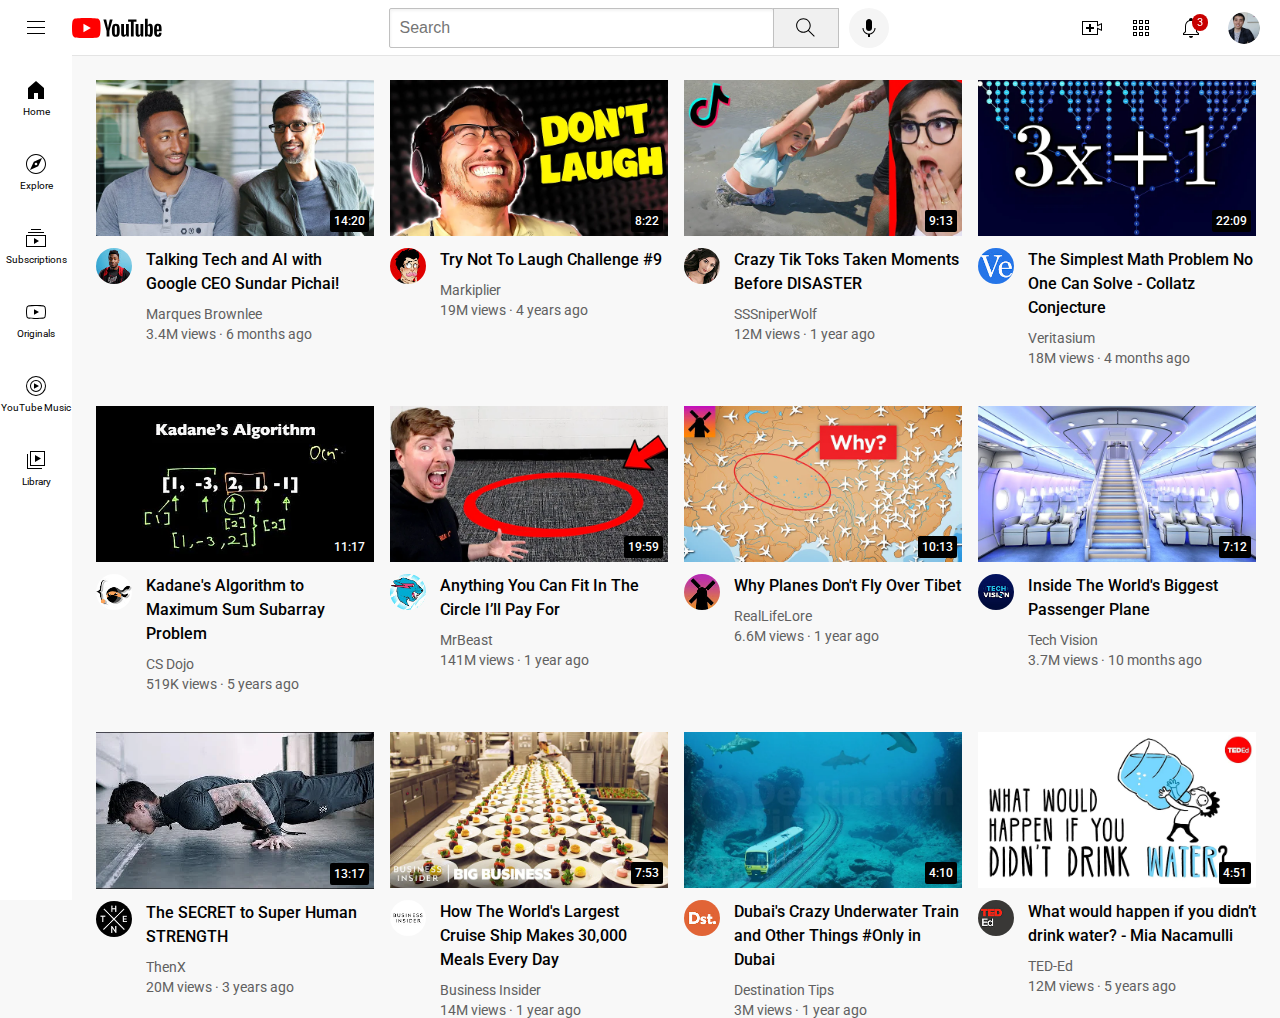
==== index.html @ fa64348d "Rename youtube.html to index.html" ====
<!DOCTYPE html>
<html>
  <head>
    <title>YouTube.com Clone</title>

    <link rel="preconnect" href="https://fonts.googleapis.com">
    <link rel="preconnect" href="https://fonts.gstatic.com" crossorigin>
    <link href="https://fonts.googleapis.com/css2?family=Roboto:wght@400;500;700&display=swap" rel="stylesheet">

    <link rel="stylesheet" href="styles/general.css">
    <link rel="stylesheet" href="styles/header.css">
    <link rel="stylesheet" href="styles/video.css">
    <link rel="stylesheet" href="styles/sidebar.css">
  </head>
  <body>
    <header class="header">
      <div class="left-section">
        <img class="hamburger-menu" src="icons/hamburger-menu.svg">
        <img class="youtube-logo" src="icons/youtube-logo.svg">
      </div>
      <div class="middle-section">
        <input class="search-bar" type="text" placeholder="Search">
        <button class="search-button">
          <img class="search-icon" src="icons/search.svg">
          <div class="tooltip">Search</div>
        </button>
        <!-- Put position absolute inside position relative -->
        <button class="voice-search-button">
          <img class="voice-search-icon" src="icons/voice-search-icon.svg">
          <div class="tooltip">Search with your voice</div>
        </button>
      </div>
      <div class="right-section">
        <div class="upload-icon-container">
          <img class="upload-icon" src="icons/upload.svg">
          <div class="tooltip">Create</div>
        </div>
        <div class="youtube-apps-icon-container">
          <img class="youtube-apps-icon" src="icons/youtube-apps.svg">
          <div class="tooltip">YouTube Apps</div>
        </div>
        <div class="notifications-icon-container">
          <img class="notifications-icon" src="icons/notifications.svg">
          <div class="notifications-count">3</div>
          <div class="tooltip">Notifications</div>
        </div>
        <img class="current-user-picture" src="channel-pictures/my-channel.jpeg">
      </div>
    </header>

    <nav class="sidebar">
      <div class="sidebar-link">
        <img src="icons/home.svg">
        <div>Home</div>
      </div>
      <div class="sidebar-link">
        <img src="icons/explore.svg">
        <div>Explore</div>
      </div>
      <div class="sidebar-link">
        <img src="icons/subscriptions.svg">
        <div>Subscriptions</div>
      </div>
      <div class="sidebar-link">
        <img src="icons/originals.svg">
        <div>Originals</div>
      </div>
      <div class="sidebar-link">
        <img src="icons/youtube-music.svg">
        <div>YouTube Music</div>
      </div>
      <div class="sidebar-link">
        <img src="icons/library.svg">
        <div>Library</div>
      </div>
    </nav>

    <main>
      <section class="video-grid">
        <div class="video-preview">
          <div class="thumbnail-row">
            <img class="thumbnail" src="thumbnails/thumbnail-1.webp">
            <div class="video-time">14:20</div>
          </div>
          <div class="video-info-grid">
            <div class="channel-picture">
              <img class="profile-picture" src="channel-pictures/channel-1.jpeg">
            </div>
            <div class="video-info">
              <p class="video-title">
                Talking Tech and AI with Google CEO Sundar Pichai!
              </p>
              <p class="video-author">
                Marques Brownlee
              </p>
              <p class="video-stats">
                3.4M views &#183; 6 months ago
              </p>
            </div>
          </div>
        </div>

        <div class="video-preview">
          <div class="thumbnail-row">
            <img class="thumbnail" src="thumbnails/thumbnail-2.webp">
            <div class="video-time">8:22</div>
          </div>
          <div class="video-info-grid">
            <div class="channel-picture">
              <img class="profile-picture" src="channel-pictures/channel-2.jpeg">
            </div>
            <div class="video-info">
              <p class="video-title">
                Try Not To Laugh Challenge #9
              </p>
              <p class="video-author">
                Markiplier
              </p>
              <p class="video-stats">
                19M views &#183; 4 years ago
              </p>
            </div>
          </div>
        </div>

        <div class="video-preview">
          <div class="thumbnail-row">
            <img class="thumbnail" src="thumbnails/thumbnail-3.webp">
            <div class="video-time">9:13</div>
          </div>
          <div class="video-info-grid">
            <div class="channel-picture">
              <img class="profile-picture" src="channel-pictures/channel-3.jpeg">
            </div>
            <div class="video-info">
              <p class="video-title">
                Crazy Tik Toks Taken Moments Before DISASTER
              </p>
              <p class="video-author">
                SSSniperWolf
              </p>
              <p class="video-stats">
                12M views &#183; 1 year ago
              </p>
            </div>
          </div>
        </div>

        <div class="video-preview">
          <div class="thumbnail-row">
            <img class="thumbnail" src="thumbnails/thumbnail-4.webp">
            <div class="video-time">22:09</div>
          </div>
          <div class="video-info-grid">
            <div class="channel-picture">
              <img class="profile-picture" src="channel-pictures/channel-4.jpeg">
            </div>
            <div class="video-info">
              <p class="video-title">
                The Simplest Math Problem No One Can Solve - Collatz Conjecture
              </p>
              <p class="video-author">
                Veritasium
              </p>
              <p class="video-stats">
                18M views &#183; 4 months ago
              </p>
            </div>
          </div>
        </div>

        <div class="video-preview">
          <div class="thumbnail-row">
            <img class="thumbnail" src="thumbnails/thumbnail-5.webp">
            <div class="video-time">11:17</div>
          </div>
          <div class="video-info-grid">
            <div class="channel-picture">
              <img class="profile-picture" src="channel-pictures/channel-5.jpeg">
            </div>
            <div class="video-info">
              <p class="video-title">
                Kadane's Algorithm to Maximum Sum Subarray Problem
              </p>
              <p class="video-author">
                CS Dojo
              </p>
              <p class="video-stats">
                519K views &#183; 5 years ago
              </p>
            </div>
          </div>
        </div>

        <div class="video-preview">
          <div class="thumbnail-row">
            <img class="thumbnail" src="thumbnails/thumbnail-6.webp">
            <div class="video-time">19:59</div>
          </div>
          <div class="video-info-grid">
            <div class="channel-picture">
              <img class="profile-picture" src="channel-pictures/channel-6.jpeg">
            </div>
            <div class="video-info">
              <p class="video-title">
                Anything You Can Fit In The Circle I’ll Pay For
              </p>
              <p class="video-author">
                MrBeast
              </p>
              <p class="video-stats">
                141M views &#183; 1 year ago
              </p>
            </div>
          </div>
        </div>

        <div class="video-preview">
          <div class="thumbnail-row">
            <img class="thumbnail" src="thumbnails/thumbnail-7.webp">
            <div class="video-time">10:13</div>
          </div>
          <div class="video-info-grid">
            <div class="channel-picture">
              <img class="profile-picture" src="channel-pictures/channel-7.jpeg">
            </div>
            <div class="video-info">
              <p class="video-title">
                Why Planes Don't Fly Over Tibet
              </p>
              <p class="video-author">
                RealLifeLore
              </p>
              <p class="video-stats">
                6.6M views &#183; 1 year ago
              </p>
            </div>
          </div>
        </div>

        <div class="video-preview">
          <div class="thumbnail-row">
            <img class="thumbnail" src="thumbnails/thumbnail-8.webp">
            <div class="video-time">7:12</div>
          </div>
          <div class="video-info-grid">
            <div class="channel-picture">
              <img class="profile-picture" src="channel-pictures/channel-8.jpeg">
            </div>
            <div class="video-info">
              <p class="video-title">
                Inside The World's Biggest Passenger Plane
              </p>
              <p class="video-author">
                Tech Vision
              </p>
              <p class="video-stats">
                3.7M views &#183; 10 months ago
              </p>
            </div>
          </div>
        </div>

        <div class="video-preview">
          <div class="thumbnail-row">
            <img class="thumbnail" src="thumbnails/thumbnail-9.webp">
            <div class="video-time">13:17</div>
          </div>
          <div class="video-info-grid">
            <div class="channel-picture">
              <img class="profile-picture" src="channel-pictures/channel-9.jpeg">
            </div>
            <div class="video-info">
              <p class="video-title">
                The SECRET to Super Human STRENGTH
              </p>
              <p class="video-author">
                ThenX
              </p>
              <p class="video-stats">
                20M views &#183; 3 years ago
              </p>
            </div>
          </div>
        </div>

        <div class="video-preview">
          <div class="thumbnail-row">
            <img class="thumbnail" src="thumbnails/thumbnail-10.webp">
            <div class="video-time">7:53</div>
          </div>
          <div class="video-info-grid">
            <div class="channel-picture">
              <img class="profile-picture" src="channel-pictures/channel-10.jpeg">
            </div>
            <div class="video-info">
              <p class="video-title">
                How The World's Largest Cruise Ship Makes 30,000 Meals Every Day
              </p>
              <p class="video-author">
                Business Insider
              </p>
              <p class="video-stats">
                14M views &#183; 1 year ago
              </p>
            </div>
          </div>
        </div>

        <div class="video-preview">
          <div class="thumbnail-row">
            <img class="thumbnail" src="thumbnails/thumbnail-11.webp">
            <div class="video-time">4:10</div>
          </div>
          <div class="video-info-grid">
            <div class="channel-picture">
              <img class="profile-picture" src="channel-pictures/channel-11.jpeg">
            </div>
            <div class="video-info">
              <p class="video-title">
                Dubai's Crazy Underwater Train and Other Things #Only in Dubai
              </p>
              <p class="video-author">
                Destination Tips
              </p>
              <p class="video-stats">
                3M views &#183; 1 year ago
              </p>
            </div>
          </div>
        </div>

        <div class="video-preview">
          <div class="thumbnail-row">
            <img class="thumbnail" src="thumbnails/thumbnail-12.webp">
            <div class="video-time">4:51</div>
          </div>
          <div class="video-info-grid">
            <div class="channel-picture">
              <img class="profile-picture" src="channel-pictures/channel-12.jpeg">
            </div>
            <div class="video-info">
              <p class="video-title">
                What would happen if you didn’t drink water? - Mia Nacamulli
              </p>
              <p class="video-author">
                TED-Ed
              </p>
              <p class="video-stats">
                12M views &#183; 5 years ago
              </p>
            </div>
          </div>
        </div>
      </section>
    </main>
  </body>
</html>
---- styles/general.css ----
p {
  margin-top: 0;
  margin-bottom: 0;
}

body {
  /* This style below will be inherited */
  font-family: Roboto, Arial;
  margin: 0;
  padding-top: 80px;
  padding-left: 96px;
  padding-right: 24px;
  background-color: rgb(248, 248, 248);
}
---- styles/header.css ----
.header {
  height: 55px;

  display: flex;
  flex-direction: row;
  justify-content: space-between;

  position: fixed;
  top: 0;
  left: 0;
  right: 0;
  z-index: 100;

  background-color: white;
  border-bottom-width: 1px;
  border-bottom-style: solid;
  border-bottom-color: rgb(228, 228, 228);
}

.left-section {
  display: flex;
  align-items: center;
}

.hamburger-menu {
  height: 24px;
  margin-left: 24px;
  margin-right: 24px;
}

.youtube-logo {
  height: 20px;
}

.middle-section {
  flex: 1;
  margin-left: 70px;
  margin-right: 35px;
  max-width: 500px;
  display: flex;
  align-items: center;
}

.search-bar {
  flex: 1;
  height: 36px;
  padding-left: 10px;
  font-size: 16px;
  border: 1px solid rgb(192, 192, 192);
  border-radius: 2px;
  box-shadow: inset 1px 2px 3px rgba(0, 0, 0, 0.05);
  width: 0;
}

.search-bar::placeholder {
  font-size: 16px;
}

.search-button {
  height: 40px;
  width: 66px;
  background-color: rgb(240, 240, 240);
  border-width: 1px;
  border-style: solid;
  border-color: rgb(192, 192, 192);
  margin-left: -1px;
  margin-right: 10px;
}

.search-button,
.voice-search-button,
.upload-icon-container {
  display: flex;
  justify-content: center;
  align-items: center;
  position: relative;
}

.search-button .tooltip,
.voice-search-button .tooltip,
.upload-icon-container .tooltip {
  position: absolute;
  background-color: gray;
  color: white;
  padding-top: 4px;
  padding-bottom: 4px;
  padding-left: 8px;
  padding-right: 8px;
  border-radius: 2px;
  font-size: 12px;
  bottom: -30px;
  opacity: 0;
  transition: opacity 0.15s;
  pointer-events: none;
  white-space: nowrap;
}

.search-button:hover .tooltip,
.voice-search-button:hover .tooltip,
.upload-icon-container:hover .tooltip {
  opacity: 1;
}

.search-icon {
  height: 25px;
}

.voice-search-button {
  height: 40px;
  width: 40px;
  border-radius: 20px;
  border: none;
  background-color: rgb(245, 245, 245);
}

.voice-search-icon {
  height: 24px;
}

.right-section {
  width: 180px;
  margin-right: 20px;
  display: flex;
  align-items: center;
  justify-content: space-between;
  flex-shrink: 0;
}

.upload-icon {
  height: 24px;
}

.youtube-apps-icon {
  height: 24px;
}

.notifications-icon {
  height: 24px;
}

.notifications-icon-container {
  position: relative;
}

.notifications-count {
  position: absolute;
  top: -2px;
  right: -5px;
  background-color: rgb(200, 0, 0);
  color: white;
  font-size: 11px;
  padding-left: 5px;
  padding-right: 5px;
  padding-top: 2px;
  padding-bottom: 2px;
  border-radius: 10px;
}

.current-user-picture {
  height: 32px;
  border-radius: 16px;
}

.search-button,
.voice-search-button,
.upload-icon-container,
.youtube-apps-icon-container,
.notifications-icon-container {
  display: flex;
  justify-content: center;
  align-items: center;
  position: relative;
  cursor: pointer;
}

.search-button .tooltip,
.voice-search-button .tooltip,
.upload-icon-container .tooltip,
.youtube-apps-icon-container .tooltip,
.notifications-icon-container .tooltip {
  font-family: Roboto, Arial;
  position: absolute;
  background-color: gray;
  color: white;
  padding-top: 4px;
  padding-bottom: 4px;
  padding-left: 8px;
  padding-right: 8px;
  border-radius: 2px;
  font-size: 12px;
  bottom: -30px;
  opacity: 0;
  transition: opacity 0.15s;
  pointer-events: none;
  white-space: nowrap;
}

.search-button:hover .tooltip,
.voice-search-button:hover .tooltip,
.upload-icon-container:hover .tooltip,
.youtube-apps-icon-container:hover .tooltip,
.notifications-icon-container:hover .tooltip {
  opacity: 1;
}
---- styles/video.css ----
.thumbnail {
  width: 100%;
}

.video-title {
  margin-top: 0;
  font-size: 14px;
  font-weight: 500;
  line-height: 20px;
  margin-bottom: 10px;
}

.video-info-grid {
  display: grid;
  grid-template-columns: 50px 1fr;
}

.profile-picture {
  width: 36px;
  border-radius: 50px;
}

.thumbnail-row {
  margin-bottom: 8px;
  position: relative;
}

.video-author,
.video-stats {
  font-size: 12px;
  color: rgb(96, 96, 96);
}

.video-author {
  margin-bottom: 4px;
}

@media (min-width: 1000px) {
  .video-title {
    font-size: 16px;
    line-height: 24px;
  }
}

@media (min-width: 1000px) {
  .video-author,
  .video-stats {
    font-size: 14px;
  }
}

.video-grid {
  display: grid;
  grid-template-columns: 1fr 1fr 1fr;
  column-gap: 16px;
  row-gap: 40px;
}

@media (max-width: 750px) {
  .video-grid {
    grid-template-columns: 1fr 1fr;
  }
}

@media (min-width: 751px) and (max-width: 999px) {
  .video-grid {
    grid-template-columns: 1fr 1fr 1fr;
  }
}

@media (min-width: 1000px) {
  .video-grid {
    grid-template-columns: 1fr 1fr 1fr 1fr;
  }
}

.video-time {
  font-size: 12px;
  font-weight: 500;
  padding: 4px;
  border-radius: 2px;
  background-color: black;
  color: white;
  position: absolute;
  bottom: 8px;
  right: 5px;
}
---- styles/sidebar.css ----
.sidebar {
  position: fixed;
  left: 0;
  bottom: 0;
  top: 55px;
  background-color: white;
  width: 72px;
  z-index: 200;
  padding-top: 5px;
}

.sidebar-link {
  height: 74px;
  display: flex;
  justify-content: center;
  align-items: center;
  flex-direction: column;
  cursor: pointer;
}

.sidebar-link:hover {
  background-color: rgb(235, 235, 235);
}

.sidebar-link img {
  height: 24px;
  margin-bottom: 4px;
}

.sidebar-link div {
  font-size: 10px;
}
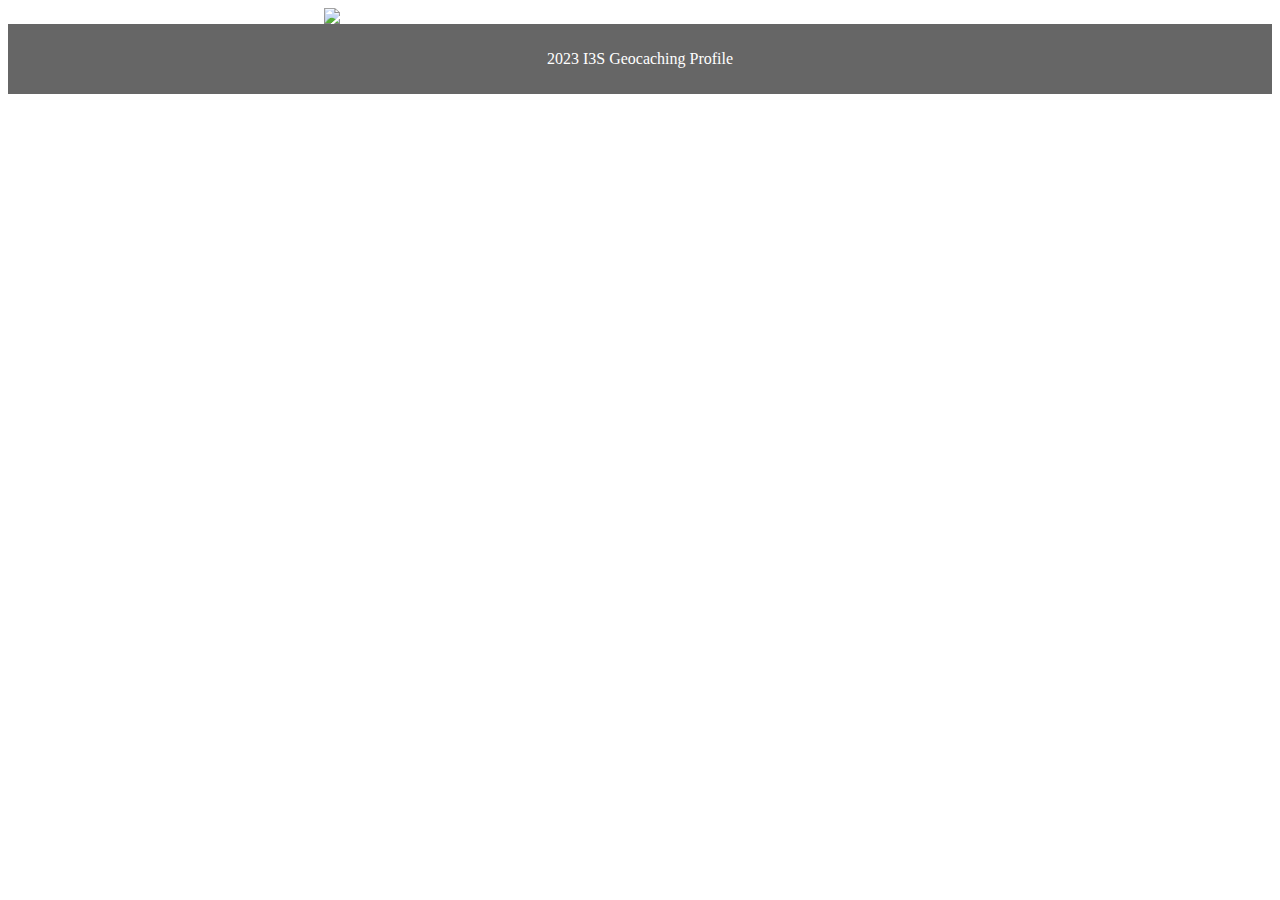
==== commit 979fad6a: "Add files via upload" ====
--- a/index.html
+++ b/index.html
@@ -1,358 +1,13 @@
-<!DOCTYPE html>
-<html>
-  <head>
-    <title>YouTube.com Clone</title>
-
-    <link rel="preconnect" href="https://fonts.googleapis.com">
-    <link rel="preconnect" href="https://fonts.gstatic.com" crossorigin>
-    <link href="https://fonts.googleapis.com/css2?family=Roboto:wght@400;500;700&display=swap" rel="stylesheet">
-
-    <link rel="stylesheet" href="styles/general.css">
-    <link rel="stylesheet" href="styles/header.css">
-    <link rel="stylesheet" href="styles/video.css">
-    <link rel="stylesheet" href="styles/sidebar.css">
-  </head>
-  <body>
-    <header class="header">
-      <div class="left-section">
-        <img class="hamburger-menu" src="icons/hamburger-menu.svg">
-        <img class="youtube-logo" src="icons/youtube-logo.svg">
-      </div>
-      <div class="middle-section">
-        <input class="search-bar" type="text" placeholder="Search">
-        <button class="search-button">
-          <img class="search-icon" src="icons/search.svg">
-          <div class="tooltip">Search</div>
-        </button>
-        <!-- Put position absolute inside position relative -->
-        <button class="voice-search-button">
-          <img class="voice-search-icon" src="icons/voice-search-icon.svg">
-          <div class="tooltip">Search with your voice</div>
-        </button>
-      </div>
-      <div class="right-section">
-        <div class="upload-icon-container">
-          <img class="upload-icon" src="icons/upload.svg">
-          <div class="tooltip">Create</div>
-        </div>
-        <div class="youtube-apps-icon-container">
-          <img class="youtube-apps-icon" src="icons/youtube-apps.svg">
-          <div class="tooltip">YouTube Apps</div>
-        </div>
-        <div class="notifications-icon-container">
-          <img class="notifications-icon" src="icons/notifications.svg">
-          <div class="notifications-count">3</div>
-          <div class="tooltip">Notifications</div>
-        </div>
-        <img class="current-user-picture" src="channel-pictures/my-channel.jpeg">
-      </div>
-    </header>
-
-    <nav class="sidebar">
-      <div class="sidebar-link">
-        <img src="icons/home.svg">
-        <div>Home</div>
-      </div>
-      <div class="sidebar-link">
-        <img src="icons/explore.svg">
-        <div>Explore</div>
-      </div>
-      <div class="sidebar-link">
-        <img src="icons/subscriptions.svg">
-        <div>Subscriptions</div>
-      </div>
-      <div class="sidebar-link">
-        <img src="icons/originals.svg">
-        <div>Originals</div>
-      </div>
-      <div class="sidebar-link">
-        <img src="icons/youtube-music.svg">
-        <div>YouTube Music</div>
-      </div>
-      <div class="sidebar-link">
-        <img src="icons/library.svg">
-        <div>Library</div>
-      </div>
-    </nav>
-
-    <main>
-      <section class="video-grid">
-        <div class="video-preview">
-          <div class="thumbnail-row">
-            <img class="thumbnail" src="thumbnails/thumbnail-1.webp">
-            <div class="video-time">14:20</div>
-          </div>
-          <div class="video-info-grid">
-            <div class="channel-picture">
-              <img class="profile-picture" src="channel-pictures/channel-1.jpeg">
-            </div>
-            <div class="video-info">
-              <p class="video-title">
-                Talking Tech and AI with Google CEO Sundar Pichai!
-              </p>
-              <p class="video-author">
-                Marques Brownlee
-              </p>
-              <p class="video-stats">
-                3.4M views &#183; 6 months ago
-              </p>
-            </div>
-          </div>
-        </div>
-
-        <div class="video-preview">
-          <div class="thumbnail-row">
-            <img class="thumbnail" src="thumbnails/thumbnail-2.webp">
-            <div class="video-time">8:22</div>
-          </div>
-          <div class="video-info-grid">
-            <div class="channel-picture">
-              <img class="profile-picture" src="channel-pictures/channel-2.jpeg">
-            </div>
-            <div class="video-info">
-              <p class="video-title">
-                Try Not To Laugh Challenge #9
-              </p>
-              <p class="video-author">
-                Markiplier
-              </p>
-              <p class="video-stats">
-                19M views &#183; 4 years ago
-              </p>
-            </div>
-          </div>
-        </div>
-
-        <div class="video-preview">
-          <div class="thumbnail-row">
-            <img class="thumbnail" src="thumbnails/thumbnail-3.webp">
-            <div class="video-time">9:13</div>
-          </div>
-          <div class="video-info-grid">
-            <div class="channel-picture">
-              <img class="profile-picture" src="channel-pictures/channel-3.jpeg">
-            </div>
-            <div class="video-info">
-              <p class="video-title">
-                Crazy Tik Toks Taken Moments Before DISASTER
-              </p>
-              <p class="video-author">
-                SSSniperWolf
-              </p>
-              <p class="video-stats">
-                12M views &#183; 1 year ago
-              </p>
-            </div>
-          </div>
-        </div>
-
-        <div class="video-preview">
-          <div class="thumbnail-row">
-            <img class="thumbnail" src="thumbnails/thumbnail-4.webp">
-            <div class="video-time">22:09</div>
-          </div>
-          <div class="video-info-grid">
-            <div class="channel-picture">
-              <img class="profile-picture" src="channel-pictures/channel-4.jpeg">
-            </div>
-            <div class="video-info">
-              <p class="video-title">
-                The Simplest Math Problem No One Can Solve - Collatz Conjecture
-              </p>
-              <p class="video-author">
-                Veritasium
-              </p>
-              <p class="video-stats">
-                18M views &#183; 4 months ago
-              </p>
-            </div>
-          </div>
-        </div>
-
-        <div class="video-preview">
-          <div class="thumbnail-row">
-            <img class="thumbnail" src="thumbnails/thumbnail-5.webp">
-            <div class="video-time">11:17</div>
-          </div>
-          <div class="video-info-grid">
-            <div class="channel-picture">
-              <img class="profile-picture" src="channel-pictures/channel-5.jpeg">
-            </div>
-            <div class="video-info">
-              <p class="video-title">
-                Kadane's Algorithm to Maximum Sum Subarray Problem
-              </p>
-              <p class="video-author">
-                CS Dojo
-              </p>
-              <p class="video-stats">
-                519K views &#183; 5 years ago
-              </p>
-            </div>
-          </div>
-        </div>
-
-        <div class="video-preview">
-          <div class="thumbnail-row">
-            <img class="thumbnail" src="thumbnails/thumbnail-6.webp">
-            <div class="video-time">19:59</div>
-          </div>
-          <div class="video-info-grid">
-            <div class="channel-picture">
-              <img class="profile-picture" src="channel-pictures/channel-6.jpeg">
-            </div>
-            <div class="video-info">
-              <p class="video-title">
-                Anything You Can Fit In The Circle I’ll Pay For
-              </p>
-              <p class="video-author">
-                MrBeast
-              </p>
-              <p class="video-stats">
-                141M views &#183; 1 year ago
-              </p>
-            </div>
-          </div>
-        </div>
-
-        <div class="video-preview">
-          <div class="thumbnail-row">
-            <img class="thumbnail" src="thumbnails/thumbnail-7.webp">
-            <div class="video-time">10:13</div>
-          </div>
-          <div class="video-info-grid">
-            <div class="channel-picture">
-              <img class="profile-picture" src="channel-pictures/channel-7.jpeg">
-            </div>
-            <div class="video-info">
-              <p class="video-title">
-                Why Planes Don't Fly Over Tibet
-              </p>
-              <p class="video-author">
-                RealLifeLore
-              </p>
-              <p class="video-stats">
-                6.6M views &#183; 1 year ago
-              </p>
-            </div>
-          </div>
-        </div>
-
-        <div class="video-preview">
-          <div class="thumbnail-row">
-            <img class="thumbnail" src="thumbnails/thumbnail-8.webp">
-            <div class="video-time">7:12</div>
-          </div>
-          <div class="video-info-grid">
-            <div class="channel-picture">
-              <img class="profile-picture" src="channel-pictures/channel-8.jpeg">
-            </div>
-            <div class="video-info">
-              <p class="video-title">
-                Inside The World's Biggest Passenger Plane
-              </p>
-              <p class="video-author">
-                Tech Vision
-              </p>
-              <p class="video-stats">
-                3.7M views &#183; 10 months ago
-              </p>
-            </div>
-          </div>
-        </div>
-
-        <div class="video-preview">
-          <div class="thumbnail-row">
-            <img class="thumbnail" src="thumbnails/thumbnail-9.webp">
-            <div class="video-time">13:17</div>
-          </div>
-          <div class="video-info-grid">
-            <div class="channel-picture">
-              <img class="profile-picture" src="channel-pictures/channel-9.jpeg">
-            </div>
-            <div class="video-info">
-              <p class="video-title">
-                The SECRET to Super Human STRENGTH
-              </p>
-              <p class="video-author">
-                ThenX
-              </p>
-              <p class="video-stats">
-                20M views &#183; 3 years ago
-              </p>
-            </div>
-          </div>
-        </div>
-
-        <div class="video-preview">
-          <div class="thumbnail-row">
-            <img class="thumbnail" src="thumbnails/thumbnail-10.webp">
-            <div class="video-time">7:53</div>
-          </div>
-          <div class="video-info-grid">
-            <div class="channel-picture">
-              <img class="profile-picture" src="channel-pictures/channel-10.jpeg">
-            </div>
-            <div class="video-info">
-              <p class="video-title">
-                How The World's Largest Cruise Ship Makes 30,000 Meals Every Day
-              </p>
-              <p class="video-author">
-                Business Insider
-              </p>
-              <p class="video-stats">
-                14M views &#183; 1 year ago
-              </p>
-            </div>
-          </div>
-        </div>
-
-        <div class="video-preview">
-          <div class="thumbnail-row">
-            <img class="thumbnail" src="thumbnails/thumbnail-11.webp">
-            <div class="video-time">4:10</div>
-          </div>
-          <div class="video-info-grid">
-            <div class="channel-picture">
-              <img class="profile-picture" src="channel-pictures/channel-11.jpeg">
-            </div>
-            <div class="video-info">
-              <p class="video-title">
-                Dubai's Crazy Underwater Train and Other Things #Only in Dubai
-              </p>
-              <p class="video-author">
-                Destination Tips
-              </p>
-              <p class="video-stats">
-                3M views &#183; 1 year ago
-              </p>
-            </div>
-          </div>
-        </div>
-
-        <div class="video-preview">
-          <div class="thumbnail-row">
-            <img class="thumbnail" src="thumbnails/thumbnail-12.webp">
-            <div class="video-time">4:51</div>
-          </div>
-          <div class="video-info-grid">
-            <div class="channel-picture">
-              <img class="profile-picture" src="channel-pictures/channel-12.jpeg">
-            </div>
-            <div class="video-info">
-              <p class="video-title">
-                What would happen if you didn’t drink water? - Mia Nacamulli
-              </p>
-              <p class="video-author">
-                TED-Ed
-              </p>
-              <p class="video-stats">
-                12M views &#183; 5 years ago
-              </p>
-            </div>
-          </div>
-        </div>
-      </section>
-    </main>
-  </body>
-</html>
+<!DOCTYPE html>
+<html>
+<title>I3S</title>
+<body>
+<img src="https://th.bing.com/th/id/OIP.t2KZyPgEnvLLV9DTHN2w5wHaEK?w=297&h=180&c=7&r=0&o=5&dpr=1.5&pid=1.7" style=" display: block;
+  margin-left: auto;
+  margin-right: auto;
+  width: 50%;">
+<footer style="background-color: #666; color: #fff; padding: 10px; text-align: center;">
+  <p>2023 I3S Geocaching Profile</p>
+</footer>
+</body>
+</html>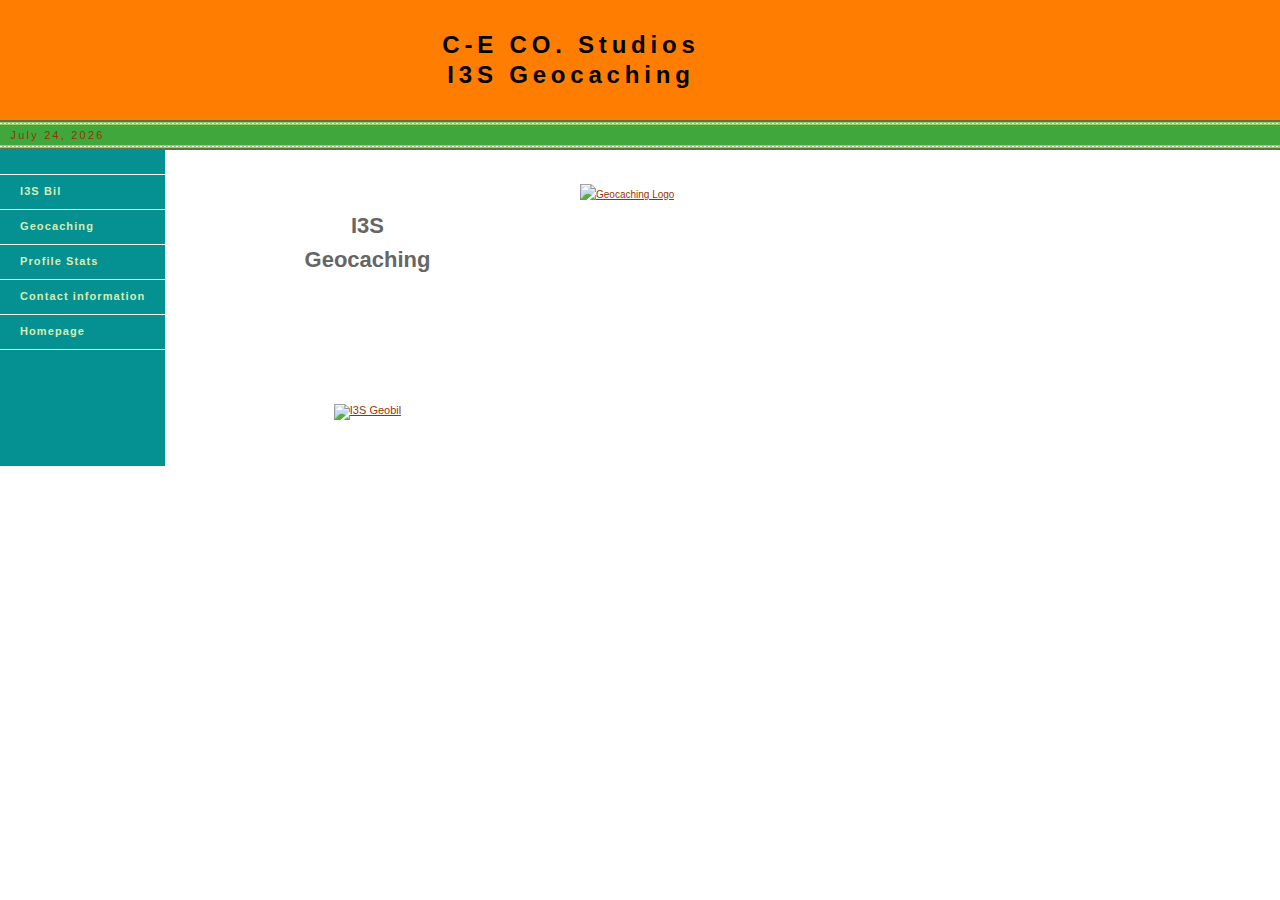
==== commit 19fbecd9: "Add files via upload" ====
--- a/index.html
+++ b/index.html
@@ -1,13 +1,156 @@
-<!DOCTYPE html>
-<html>
-<title>I3S</title>
-<body>
-<img src="https://th.bing.com/th/id/OIP.t2KZyPgEnvLLV9DTHN2w5wHaEK?w=297&h=180&c=7&r=0&o=5&dpr=1.5&pid=1.7" style=" display: block;
-  margin-left: auto;
-  margin-right: auto;
-  width: 50%;">
-<footer style="background-color: #666; color: #fff; padding: 10px; text-align: center;">
-  <p>2023 I3S Geocaching Profile</p>
-</footer>
-</body>
-</html>+<!DOCTYPE html PUBLIC "-//W3C//DTD XHTML 1.0 Transitional//EN" "http://www.w3.org/TR/xhtml1/DTD/xhtml1-transitional.dtd">
+<!-- saved from url=(0034)http://www.lingbeek.com/index.html -->
+<html xmlns="http://www.w3.org/1999/xhtml"><!-- DW6 --><!-- DW6 --><head><meta http-equiv="Content-Type" content="text/html; charset=windows-1252">
+<!-- Copyright 2005 Macromedia, Inc. All rights reserved. -->
+
+<script language="JavaScript" src="./index_files/basic.js.download" type="text/javascript">
+</script>
+<title>I3S</title>
+
+
+<meta name="keywords" content="lingbeek, geocaching">
+<meta name="description" content="Lingbeek.com main page.">
+<link rel="stylesheet" href="./index_files/mm_lingbeek.css" type="text/css">
+<script language="JavaScript" type="text/javascript">
+//--------------- LOCALIZEABLE GLOBALS ---------------
+var d=new Date();
+var monthname=new Array("January","February","March","April","May","June","July","August","September","October","November","December");
+//Ensure correct for language. English is "January 1, 2004"
+var TODAY = monthname[d.getMonth()] + " " + d.getDate() + ", " + d.getFullYear();
+//---------------   END LOCALIZEABLE   ---------------
+</script>
+</head>
+<body>
+<table width="100%" border="0" cellspacing="0" cellpadding="0">
+  <tbody><tr bgcolor="#ff7d00">
+    <td width="382" colspan="3" rowspan="2"><!--<img src="http://www.taarterie.com/web/weddingcakefinalsmall.jpg" alt="wedding cake" width="162" height="200" />--></td>
+    <td width="378" height="50" colspan="3" id="logo" valign="bottom" align="center" nowrap="nowrap"><br><b style="color:#000000;">C-E CO. Studios </b><br>
+      <b style="color:#000000;" > I3S Geocaching</b></td>
+  	<td width="100%">&nbsp;</td>
+  </tr>
+
+  <tr bgcolor="#ff7d00">
+    <td height="30" colspan="3" id="tagline" valign="top" align="center">&nbsp;</td>
+	<td width="100%">&nbsp;</td>
+  </tr>
+
+  <tr>
+    <td colspan="7" class="green"><img src="./index_files/mm_spacer.gif" alt="" width="1" height="2" border="0"></td>
+  </tr>
+
+  <tr>
+    <td colspan="7" class="bg"><img src="./index_files/mm_dashed_line.gif" alt="line decor" width="4" height="3" border="0"></td>
+  </tr>
+
+  <tr bgcolor="#40A73C">
+  	<td colspan="7" id="dateformat" height="20">&nbsp;&nbsp;<script language="JavaScript" type="text/javascript">
+      document.write(TODAY);	</script>	</td>
+  </tr>
+  <tr>
+    <td colspan="7" class="bg"><img src="./index_files/mm_dashed_line.gif" alt="line decor" width="4" height="3" border="0"></td>
+  </tr>
+
+  <tr>
+    <td colspan="7" class="green"><img src="./index_files/mm_spacer.gif" alt="" width="1" height="2" border="0"></td>
+  </tr>
+
+ <tr>
+    <td width="165" valign="top" bgcolor="#059192" id="green">
+	<table border="0" cellspacing="0" cellpadding="0" width="165" id="navigation">
+        <tbody><tr>
+          <td width="165">&nbsp;<br>
+		 &nbsp;<br></td>
+        </tr>
+        <tr>
+          <td width="165"><a style="background-color:#059192" href="https://www.evspecifications.info/wp-content/uploads/2019/11/bmw-i3-ev-e1574782756315-1-1024x678.png" class="navText">I3S Bil</a></td>
+        </tr>
+        <tr>
+          <td width="165"><a style="background-color:#059192" href="http://www.i3s.site/geocaching.html" class="navText">Geocaching</a></td>
+        </tr>
+		<tr>
+          <td width="165"><a style="background-color:#059192" href="https://project-gc.com/ProfileStats/I3S" class="navText">Profile Stats</a></td>
+        </tr>
+		<tr>
+          <td width="165"><a style="background-color:#059192" href="http://www.i3s.site/contactinformation.html" class="navText">Contact information</a></td>
+        </tr>
+		<tr>
+          <td width="165"><a style="background-color:#059192" href="http://www.i3s.site/index.html" class="navText">Homepage</a></td>
+        </tr>
+      </tbody></table>
+ 	<br>
+  	&nbsp;<br>
+  	&nbsp;<br>
+  	&nbsp;<br></td>
+    <td width="50"><img src="./index_files/mm_spacer.gif" alt="" width="50" height="1" border="0"></td>
+    <td width="305" colspan="2" valign="top"><img src="./index_files/mm_spacer.gif" alt="" width="305" height="1" border="0"><br>
+	&nbsp;<br>
+	&nbsp;<br>
+	<table border="0" cellspacing="0" cellpadding="0" width="305">
+        <tbody><tr>
+          <td class="pageName">&nbsp;</td>
+		</tr>
+
+		<tr>
+          <td class="bodyText">
+<div align="center">
+  <h1>I3S</h1>
+  <h1>Geocaching</h1>
+</div>
+<center>
+  <p align="center">&nbsp;</p>
+  <p>&nbsp;</p>
+  <table width="100%" border="0">
+    <tbody><tr> 
+      <td colspan="2"> 
+          
+          <p align="center">&nbsp;</p>
+          </td>
+      </tr>
+    <tr>
+      <td colspan="2">&nbsp;</td>
+    </tr>
+    <tr> 
+      <td colspan="2"> <div align="center"><a href="https://www.evspecifications.info/wp-content/uploads/2019/11/bmw-i3-ev-e1574782756315-1-1024x678.png"><img src="https://www.evspecifications.info/wp-content/uploads/2019/11/bmw-i3-ev-e1574782756315-1-1024x678.png" alt="I3S Geobil" width="380" height="265" border="0"></a></div></td>
+      </tr>
+    <tr> 
+        </tr>
+    
+    <tr> 
+      </tr>
+    <tr> 
+      <td colspan="2"> <div align="center"></div></td>
+    </tr>
+    </tbody></table>
+</center><p align="center">
+</p></td>
+		</tr>
+      </tbody></table>
+	<br>
+	&nbsp;<br>	</td>
+    <td width="50"><img src="./index_files/mm_spacer.gif" alt="" width="50" height="1" border="0"></td>
+    <td width="190" valign="top"><br>
+	  &nbsp;<br>        <table border="0" cellspacing="0" cellpadding="0" width="190" id="leftcol">
+        <tbody><tr>
+          <td width="10"><img src="./index_files/mm_spacer.gif" alt="" width="10" height="1" border="0"></td>
+          <td width="170" class="smallText"><p><a href="https://upload.wikimedia.org/wikipedia/de/thumb/9/9a/Gc.svg/1200px-Gc.svg.png"><img src="https://upload.wikimedia.org/wikipedia/de/thumb/9/9a/Gc.svg/1200px-Gc.svg.png" alt="Geocaching Logo" width="250" height="250" border="0"></a></p>
+             
+            <p>&nbsp;</p>          </td>
+          <td width="10">&nbsp;</td>
+        </tr>
+        </tbody></table>
+	 </td>
+	<td width="100%">&nbsp;</td>
+  </tr>
+  <tr>
+    <td width="165">&nbsp;</td>
+    <td width="50">&nbsp;</td>
+    <td width="167">&nbsp;</td>
+    <td width="138">&nbsp;</td>
+    <td width="50">&nbsp;</td>
+    <td width="190">&nbsp;</td>
+	<td width="100%">&nbsp;</td>
+  </tr>
+</tbody></table>
+
+
+</body></html>--- a/index_files/mm_lingbeek.css
+++ b/index_files/mm_lingbeek.css
@@ -0,0 +1,138 @@
+/* Global Styles */
+
+body {
+	margin:0px;
+	bgcolor:#F4FFE4;
+	}
+	
+td {
+	font:11px Arial, Helvetica, sans-serif;
+	color:#666666;
+	}
+td.bg {
+	background-image: url(mm_dashed_line.gif);
+	background: url(mm_dashed_line.gif);
+	font:11px Arial, Helvetica, sans-serif;
+	color:#666666;
+	bgcolor:#99CC66;
+	}	
+	td.abg {
+	background-image: url(mm_dashed_line.gif);
+	background: url(mm_dashed_line.gif);
+	font:11px Arial, Helvetica, sans-serif;
+	color:#666666;
+	}		
+td.green {
+	font:11px Arial, Helvetica, sans-serif;
+	background:#5C743D;
+	}			
+a {
+	color: #993300;
+	}
+	
+a:hover {
+	color: #5C743D;
+	}
+
+/* ID Styles */
+
+#navigation td {
+	border-bottom: 1px solid #F4FFE4;
+	}
+	
+#navigation a {
+	font: bold 11px Arial, Helvetica, sans-serif;
+	color: #D5EDB3;
+	line-height:16px;
+	letter-spacing:.1em;
+	text-decoration: none;
+	display:block;
+	padding:8px 6px 10px 20px;
+	background:#5C743D; 
+	}
+	
+#navigation a:hover {
+	background: #99CC66;
+	color:#993300;
+	}
+	
+#logo 	{
+	font:24px Arial, Helvetica, sans-serif;
+	color: #5C743D;
+	letter-spacing:.2em;
+	line-height:30px;
+	}
+
+#tagline 	{	
+	font:11px Arial, Helvetica, sans-serif;
+	color: #993300;
+	letter-spacing:.4em;
+	line-height:18px;
+	}
+
+#monthformat {
+	border-bottom: 1px dashed #5C743D;
+	}
+		
+#dateformat {
+	font:11px Arial, Helvetica, sans-serif;
+	color: #993300;
+	letter-spacing:.2em;
+	}
+	
+#dateformat a {
+	font:11px Arial, Helvetica, sans-serif;
+	color: #993300;
+	font-weight:bold;
+	letter-spacing:.1em;
+	text-decoration:none;
+	}
+	
+#dateformat a:hover {
+	color: #F4FFE4;
+	letter-spacing:.1em;
+	}
+	
+/* Class Styles */
+	
+.bodyText {
+	font:11px Arial, Helvetica, sans-serif;
+	color:#666666;
+	line-height:20px;
+	margin-top:0px;
+	}
+	
+.pageName{
+	font: 18px Arial, Helvetica, sans-serif;
+	color: #99CC66;
+	line-height:26px;
+	letter-spacing:.21em;
+	}
+	
+.subHeader {
+	font:bold 11px Arial, Helvetica, sans-serif;
+	color: #993300;
+	line-height:22px;
+	letter-spacing:.2em;
+	}
+
+.quote {
+	font: 20px Arial, Helvetica, sans-serif;
+	color: #759DA1;
+	line-height:30px;
+	}
+	
+.smallText {
+	font: 10px Arial, Helvetica, sans-serif;
+	color: #666666;
+	line-height: 22px;
+	}
+	
+.navText {
+	font: 11px Arial, Helvetica, sans-serif;
+	color: #003366;
+	line-height:16px;
+	letter-spacing:.1em;
+	text-decoration: none;
+	}
+	
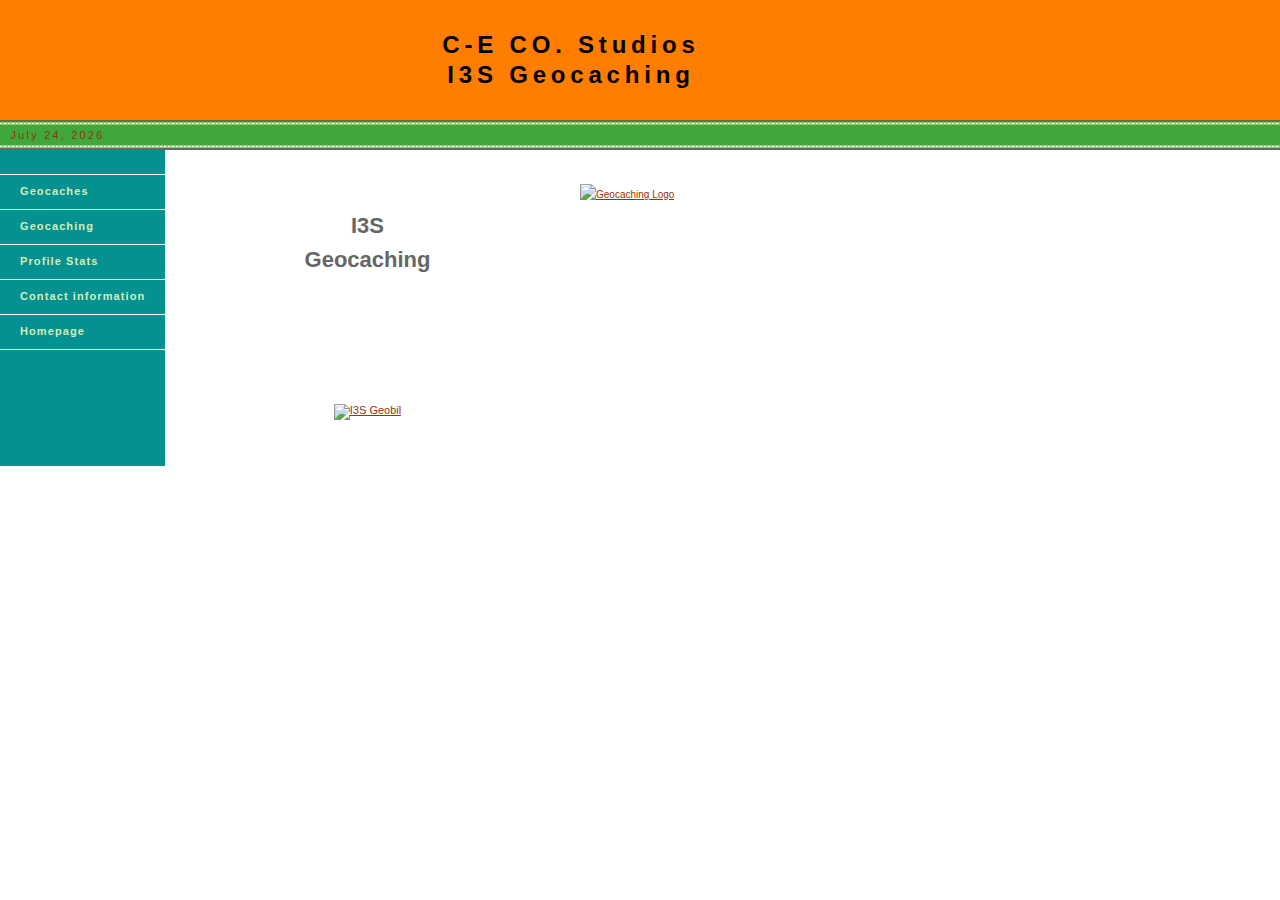
==== commit 6ef5e602: "Add files via upload" ====
--- a/index.html
+++ b/index.html
@@ -62,16 +62,16 @@
 		 &nbsp;<br></td>
         </tr>
         <tr>
-          <td width="165"><a style="background-color:#059192" href="https://www.evspecifications.info/wp-content/uploads/2019/11/bmw-i3-ev-e1574782756315-1-1024x678.png" class="navText">I3S Bil</a></td>
+          <td width="165"><a style="background-color:#059192" href="" class="navText">Geocaches</a></td>
         </tr>
         <tr>
-          <td width="165"><a style="background-color:#059192" href="http://www.i3s.site/geocaching.html" class="navText">Geocaching</a></td>
+          <td width="165"><a style="background-color:#059192" href="" class="navText">Geocaching</a></td>
         </tr>
 		<tr>
           <td width="165"><a style="background-color:#059192" href="https://project-gc.com/ProfileStats/I3S" class="navText">Profile Stats</a></td>
         </tr>
 		<tr>
-          <td width="165"><a style="background-color:#059192" href="http://www.i3s.site/contactinformation.html" class="navText">Contact information</a></td>
+          <td width="165"><a style="background-color:#059192" href="" class="navText">Contact information</a></td>
         </tr>
 		<tr>
           <td width="165"><a style="background-color:#059192" href="http://www.i3s.site/index.html" class="navText">Homepage</a></td>
